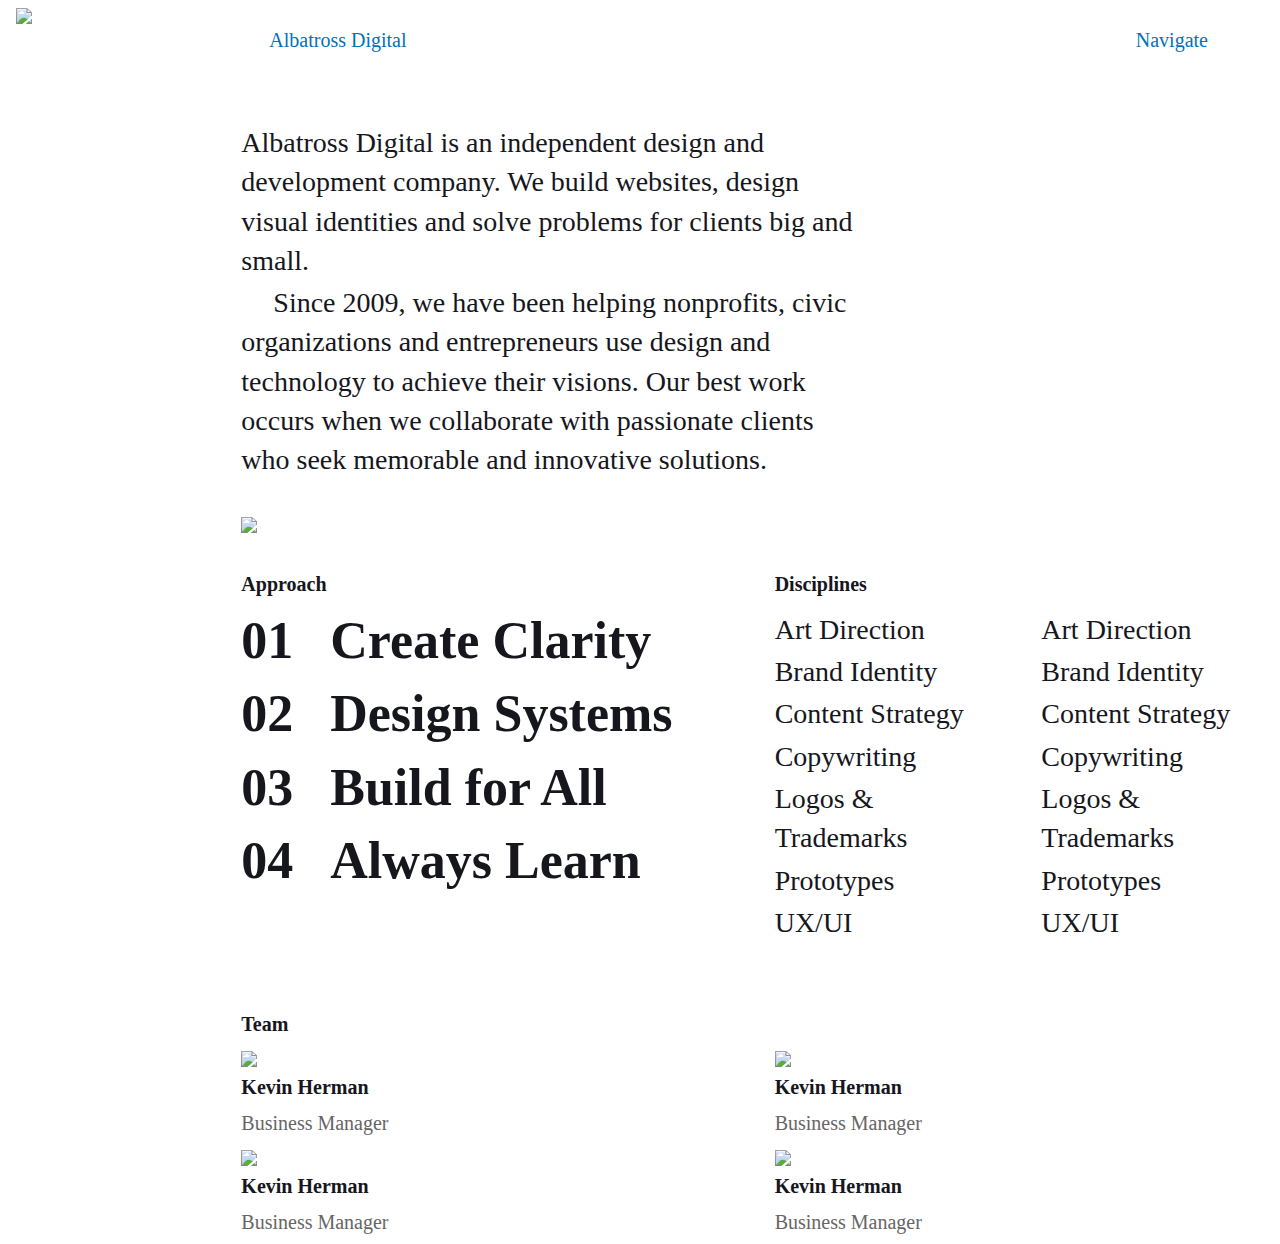
==== app/about.html @ f8c8646f "updated about page and sass file styles" ====
<!doctype html>
<html class="no-js" lang="en" >
  <head>
    <meta charset="utf-8">
    <meta name="viewport" content="width=device-width, initial-scale=1.0">
    <title>Foundation project</title>
    <!-- build:css css/libraries.min.css -->
    <link rel="stylesheet" href="bower_components/font-awesome/css/font-awesome.css">
    <!-- bower:css -->
    <!-- endbower -->
    <!-- endbuild -->
    <!-- build:css css/app.min.css -->
    <link rel="stylesheet" href="css/app.css">
    <link rel="stylesheet" href="css/app_override.css">
    <!-- endbuild -->
    <!-- build:js js/vendor/modernizr.min.js -->
    <script src="bower_components/modernizr/modernizr.js"></script>
    <script src="//use.typekit.net/ivk3gyu.js"></script>
    <script>try{Typekit.load();}catch(e){}</script>
    <!-- endbuild -->
  </head>
  <body>
    <a href="#"><img class="logo" src="images/logo.png"></a>
    
    <div class="row">
      <div class="columns large-offset-2 large-10">
        <div class="columns large-6">
          <p class="wordmark"><a href="/index.html">Albatross Digital</a></p>
        </div>
        <div class="columns large-6">
          <p class="navigate"><a href="/index.html">Navigate</a></p>  
        </div>
       
        <div class="row">
          <div class="columns large-12 page-title body-content">
            <h2>Albatross Digital is an independent design and development company. We build websites, design visual identities and solve problems for clients big and small.</h2>
            <h2 class="indent-paragraph">Since 2009, we have been helping nonprofits, civic organizations and entrepreneurs use design and technology to achieve their visions. Our best work occurs when we collaborate with passionate clients who seek memorable and innovative solutions.</h2>
          </div>
        </div>
    
        <div class="row">
          <div class="columns large-12 project-img-wide">
            <img src="images/pioneer4.jpg">
          </div>
        </div>

        <div class="row">
          <div class="columns medium-6 large-6 body-content">
            <h3>Approach</h3>
            <div class="row">
              <div class="columns small-2 large-2">
                <h1>01</h1>
              </div>
              <div class="columns small-10 large-10">
                <h1>Create Clarity</h1>
              </div>
            </div>

            <div class="row">
              <div class="columns small-2 large-2">
                <h1>02</h1>
              </div>
              <div class="columns small-10 large-10">
                <h1>Design Systems</h1>
              </div>
            </div>

            <div class="row">
              <div class="columns small-2 large-2">
                <h1>03</h1>
              </div>
              <div class="columns small-10 large-10">
                <h1>Build for All</h1>
              </div>
            </div>

            <div class="row">
              <div class="columns small-2 large-2">
                <h1>04</h1>
              </div>
              <div class="columns small-10 large-10">
                <h1>Always Learn</h1>
              </div>
            </div>
          </div>

          <div class="columns medium-6 large-6 body-content">
            <h3>Disciplines</h3>
            <div class="row">
              <div class="columns medium-6 large-6 body-content">
                <h2>Art Direction</h2>
                <h2>Brand Identity</h2>
                <h2>Content Strategy</h2>
                <h2>Copywriting</h2>
                <h2>Logos & Trademarks</h2>
                <h2>Prototypes</h2>
                <h2>UX/UI</h2>
              </div>
              <div class="columns medium-6 large-6 body-content">
                <h2>Art Direction</h2>
                <h2>Brand Identity</h2>
                <h2>Content Strategy</h2>
                <h2>Copywriting</h2>
                <h2>Logos & Trademarks</h2>
                <h2>Prototypes</h2>
                <h2>UX/UI</h2>
              </div>
            </div>
          </div>
        </div>

        
        <div class="row">
          <div class="columns large-12">
            <h3>Team</h3>
              <div class="row">
                <div class="columns large-6">
                  <img src="images/pioneer1.jpg">
                  <h3>Kevin Herman</h3>
                  <h5>Business Manager</h5>
                </div>
                <div class="columns large-6">
                  <img src="images/pioneer1.jpg">
                  <h3>Kevin Herman</h3>
                  <h5>Business Manager</h5>
                </div>
              </div>
               <div class="row">
                <div class="columns large-6">
                  <img src="images/pioneer1.jpg">
                  <h3>Kevin Herman</h3>
                  <h5>Business Manager</h5>
                </div>
                <div class="columns large-6">
                  <img src="images/pioneer1.jpg">
                  <h3>Kevin Herman</h3>
                  <h5>Business Manager</h5>
                </div>
              </div>
            </div>
          </div>
        </div>

      </div>
    </div>

         

    



    <!-- build:js js/vendor/libraries.min.js -->
    <!-- bower:js -->
    <script src="bower_components/jquery/dist/jquery.js"></script>
    <script src="bower_components/fastclick/lib/fastclick.js"></script>
    <!-- endbower -->
    <!-- endbuild -->
    <!-- build:js js/vendor/foundation.min.js -->
    <script src="bower_components/foundation/js/foundation/foundation.js"></script>
    <script src="bower_components/foundation/js/foundation/foundation.abide.js"></script>
    <script src="bower_components/foundation/js/foundation/foundation.accordion.js"></script>
    <script src="bower_components/foundation/js/foundation/foundation.alert.js"></script>
    <script src="bower_components/foundation/js/foundation/foundation.clearing.js"></script>
    <script src="bower_components/foundation/js/foundation/foundation.dropdown.js"></script>
    <script src="bower_components/foundation/js/foundation/foundation.equalizer.js"></script>
    <script src="bower_components/foundation/js/foundation/foundation.interchange.js"></script>
    <script src="bower_components/foundation/js/foundation/foundation.joyride.js"></script>
    <script src="bower_components/foundation/js/foundation/foundation.magellan.js"></script>
    <script src="bower_components/foundation/js/foundation/foundation.offcanvas.js"></script>
    <script src="bower_components/foundation/js/foundation/foundation.orbit.js"></script>
    <script src="bower_components/foundation/js/foundation/foundation.reveal.js"></script>
    <script src="bower_components/foundation/js/foundation/foundation.slider.js"></script>
    <script src="bower_components/foundation/js/foundation/foundation.tab.js"></script>
    <script src="bower_components/foundation/js/foundation/foundation.tooltip.js"></script>
    <script src="bower_components/foundation/js/foundation/foundation.topbar.js"></script>
    <!-- endbuild -->
    <!-- build:js js/app.min.js -->
    <script src="js/app.js"></script>
    <!-- endbuild -->
  </body>
</html>
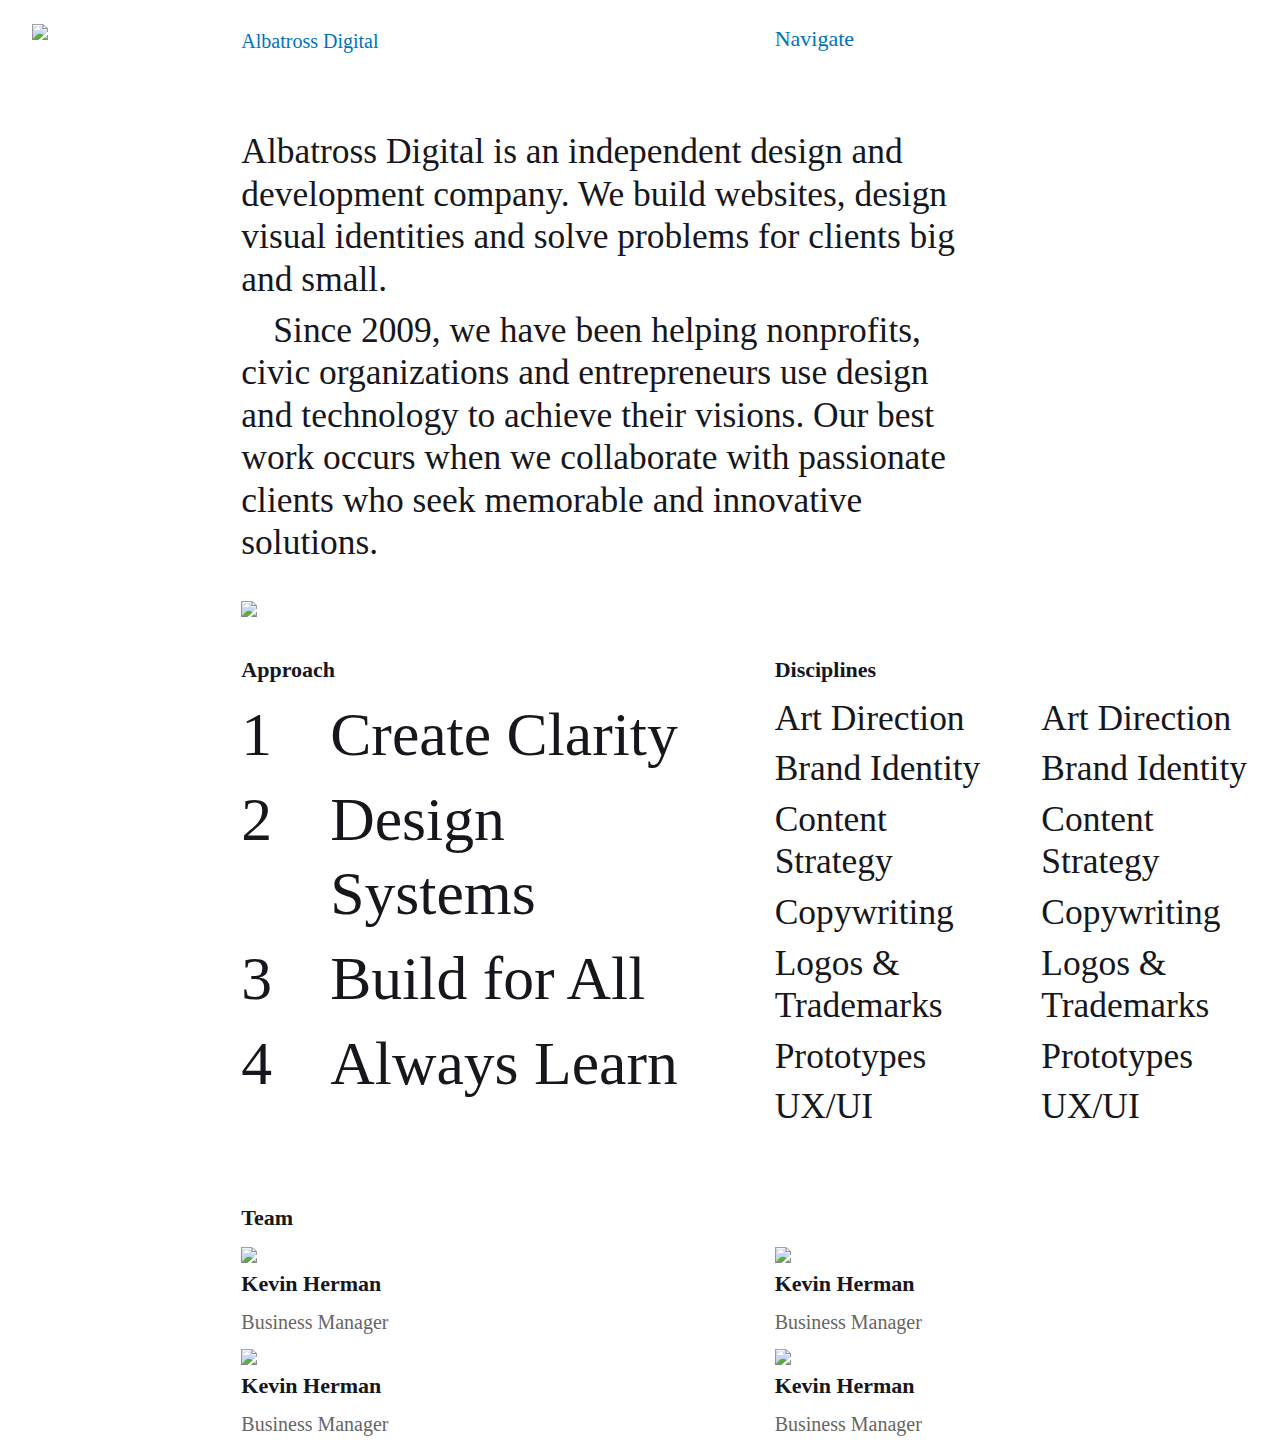
==== commit 67db3ed2: "added pageand udated styles and about" ====
--- a/app/about.html
+++ b/app/about.html
@@ -24,11 +24,13 @@
     
     <div class="row">
       <div class="columns large-offset-2 large-10">
-        <div class="columns large-6">
-          <p class="wordmark"><a href="/index.html">Albatross Digital</a></p>
-        </div>
-        <div class="columns large-6">
-          <p class="navigate"><a href="/index.html">Navigate</a></p>  
+        <div class="row">
+          <div class="columns large-6">
+            <h4 class="wordmark"><a href="/index.html">Albatross Digital</a></h4>
+          </div>
+          <div class="columns large-6">
+            <p class="navigate"><a href="/index.html">Navigate</a></p>  
+          </div>
         </div>
        
         <div class="row">
@@ -49,7 +51,7 @@
             <h3>Approach</h3>
             <div class="row">
               <div class="columns small-2 large-2">
-                <h1>01</h1>
+                <h1>1</h1>
               </div>
               <div class="columns small-10 large-10">
                 <h1>Create Clarity</h1>
@@ -58,7 +60,7 @@
 
             <div class="row">
               <div class="columns small-2 large-2">
-                <h1>02</h1>
+                <h1>2</h1>
               </div>
               <div class="columns small-10 large-10">
                 <h1>Design Systems</h1>
@@ -67,7 +69,7 @@
 
             <div class="row">
               <div class="columns small-2 large-2">
-                <h1>03</h1>
+                <h1>3</h1>
               </div>
               <div class="columns small-10 large-10">
                 <h1>Build for All</h1>
@@ -76,7 +78,7 @@
 
             <div class="row">
               <div class="columns small-2 large-2">
-                <h1>04</h1>
+                <h1>4</h1>
               </div>
               <div class="columns small-10 large-10">
                 <h1>Always Learn</h1>
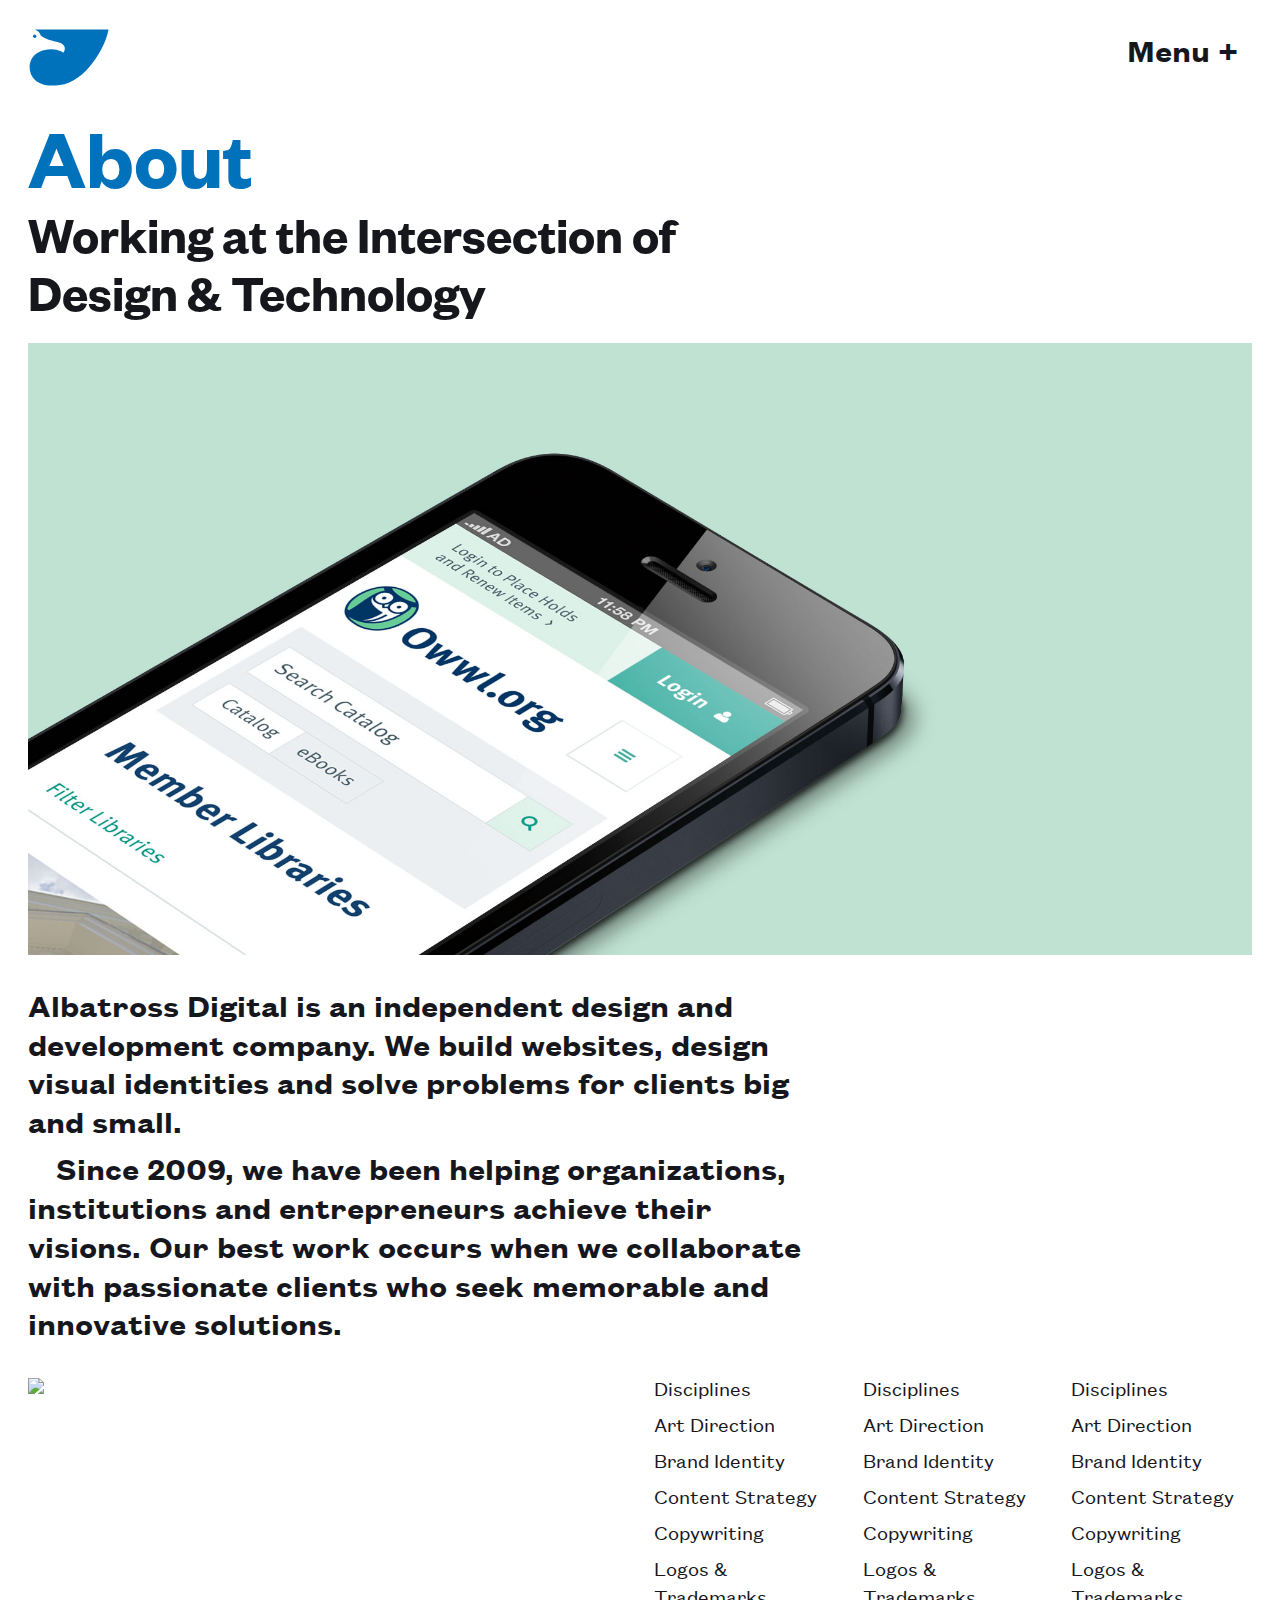
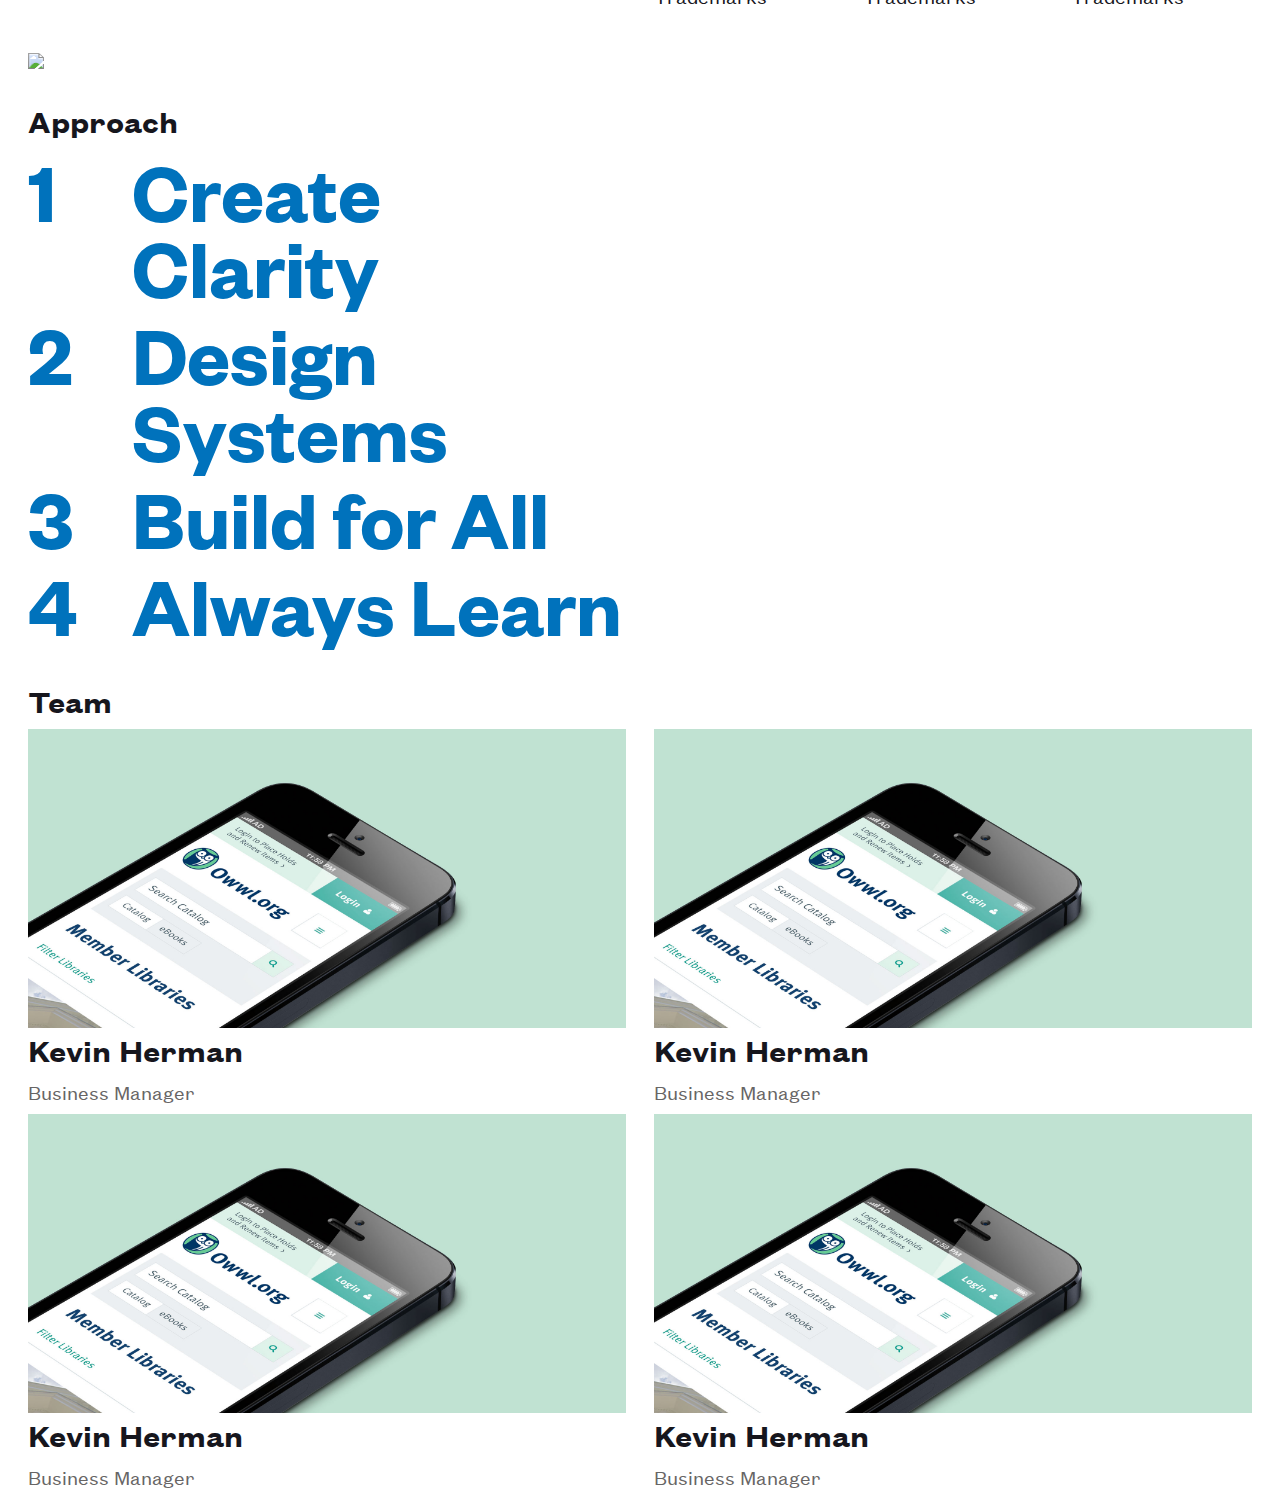
==== commit 4531837c: "adding imgs and updated about index and projects" ====
--- a/app/about.html
+++ b/app/about.html
@@ -20,25 +20,70 @@
     <!-- endbuild -->
   </head>
   <body>
-    <a href="#"><img class="logo" src="images/logo.png"></a>
     
     <div class="row">
-      <div class="columns large-offset-2 large-10">
-        <div class="row">
-          <div class="columns large-6">
-            <h4 class="wordmark"><a href="/index.html">Albatross Digital</a></h4>
-          </div>
-          <div class="columns large-6">
-            <p class="navigate"><a href="/index.html">Navigate</a></p>  
-          </div>
-        </div>
-       
-        <div class="row">
-          <div class="columns large-12 page-title body-content">
-            <h2>Albatross Digital is an independent design and development company. We build websites, design visual identities and solve problems for clients big and small.</h2>
-            <h2 class="indent-paragraph">Since 2009, we have been helping nonprofits, civic organizations and entrepreneurs use design and technology to achieve their visions. Our best work occurs when we collaborate with passionate clients who seek memorable and innovative solutions.</h2>
-          </div>
-        </div>
+      <div class="columns small-4 large-6">
+        <a href="#"><img class="logo" src="images/logo.svg"></a>
+      </div>
+      <div class="columns small-8 large-6">
+        <h3 class="right menu">Menu +</h3>
+      </div>
+    </div>
+
+    <div class="row">
+      <div class="columns large-12">
+        <h1 class="wordmark">About</h1>
+      </div>
+    </div>
+    <div class="row">
+      <div class="columns medium-10 large-8 end">
+        <h2 class="sub-title">Working at the Intersection of Design & Technology</h2>
+      </div>
+    </div>
+
+    <div class="row">
+      <div class="columns large-12 project-img-wide">
+        <img src="images/pioneer1.jpg">
+      </div>
+    </div>
+         
+    <div class="row">
+      <div class="columns medium-6 large-8 body-content">
+        <h3>Albatross Digital is an independent design and development company. We build websites, design visual identities and solve problems for clients big and small.</h3>
+        <h3 class="indent-paragraph">Since 2009, we have been helping organizations, institutions and entrepreneurs achieve their visions. Our best work occurs when we collaborate with passionate clients who seek memorable and innovative solutions.</h3>
+      </div>
+    </div>
+
+    <div class="row">
+      <div class="columns large-6 project-img-wide">
+        <img src="images/pioneer4.jpg">
+      </div>
+      <div class="columns large-2 body-content">
+        <h4>Disciplines</h4>
+        <h4>Art Direction</h4>
+        <h4>Brand Identity</h4>
+        <h4>Content Strategy</h4>
+        <h4>Copywriting</h4>
+        <h4>Logos & Trademarks</h4>
+      </div>
+      <div class="columns large-2 body-content">
+        <h4>Disciplines</h4>
+        <h4>Art Direction</h4>
+        <h4>Brand Identity</h4>
+        <h4>Content Strategy</h4>
+        <h4>Copywriting</h4>
+        <h4>Logos & Trademarks</h4>
+      </div>
+        <div class="columns large-2 body-content">
+        <h4>Disciplines</h4>
+        <h4>Art Direction</h4>
+        <h4>Brand Identity</h4>
+        <h4>Content Strategy</h4>
+        <h4>Copywriting</h4>
+        <h4>Logos & Trademarks</h4>
+      </div>
+    </div>
+   
     
         <div class="row">
           <div class="columns large-12 project-img-wide">
@@ -86,29 +131,7 @@
             </div>
           </div>
 
-          <div class="columns medium-6 large-6 body-content">
-            <h3>Disciplines</h3>
-            <div class="row">
-              <div class="columns medium-6 large-6 body-content">
-                <h2>Art Direction</h2>
-                <h2>Brand Identity</h2>
-                <h2>Content Strategy</h2>
-                <h2>Copywriting</h2>
-                <h2>Logos & Trademarks</h2>
-                <h2>Prototypes</h2>
-                <h2>UX/UI</h2>
-              </div>
-              <div class="columns medium-6 large-6 body-content">
-                <h2>Art Direction</h2>
-                <h2>Brand Identity</h2>
-                <h2>Content Strategy</h2>
-                <h2>Copywriting</h2>
-                <h2>Logos & Trademarks</h2>
-                <h2>Prototypes</h2>
-                <h2>UX/UI</h2>
-              </div>
-            </div>
-          </div>
+       
         </div>
 
         
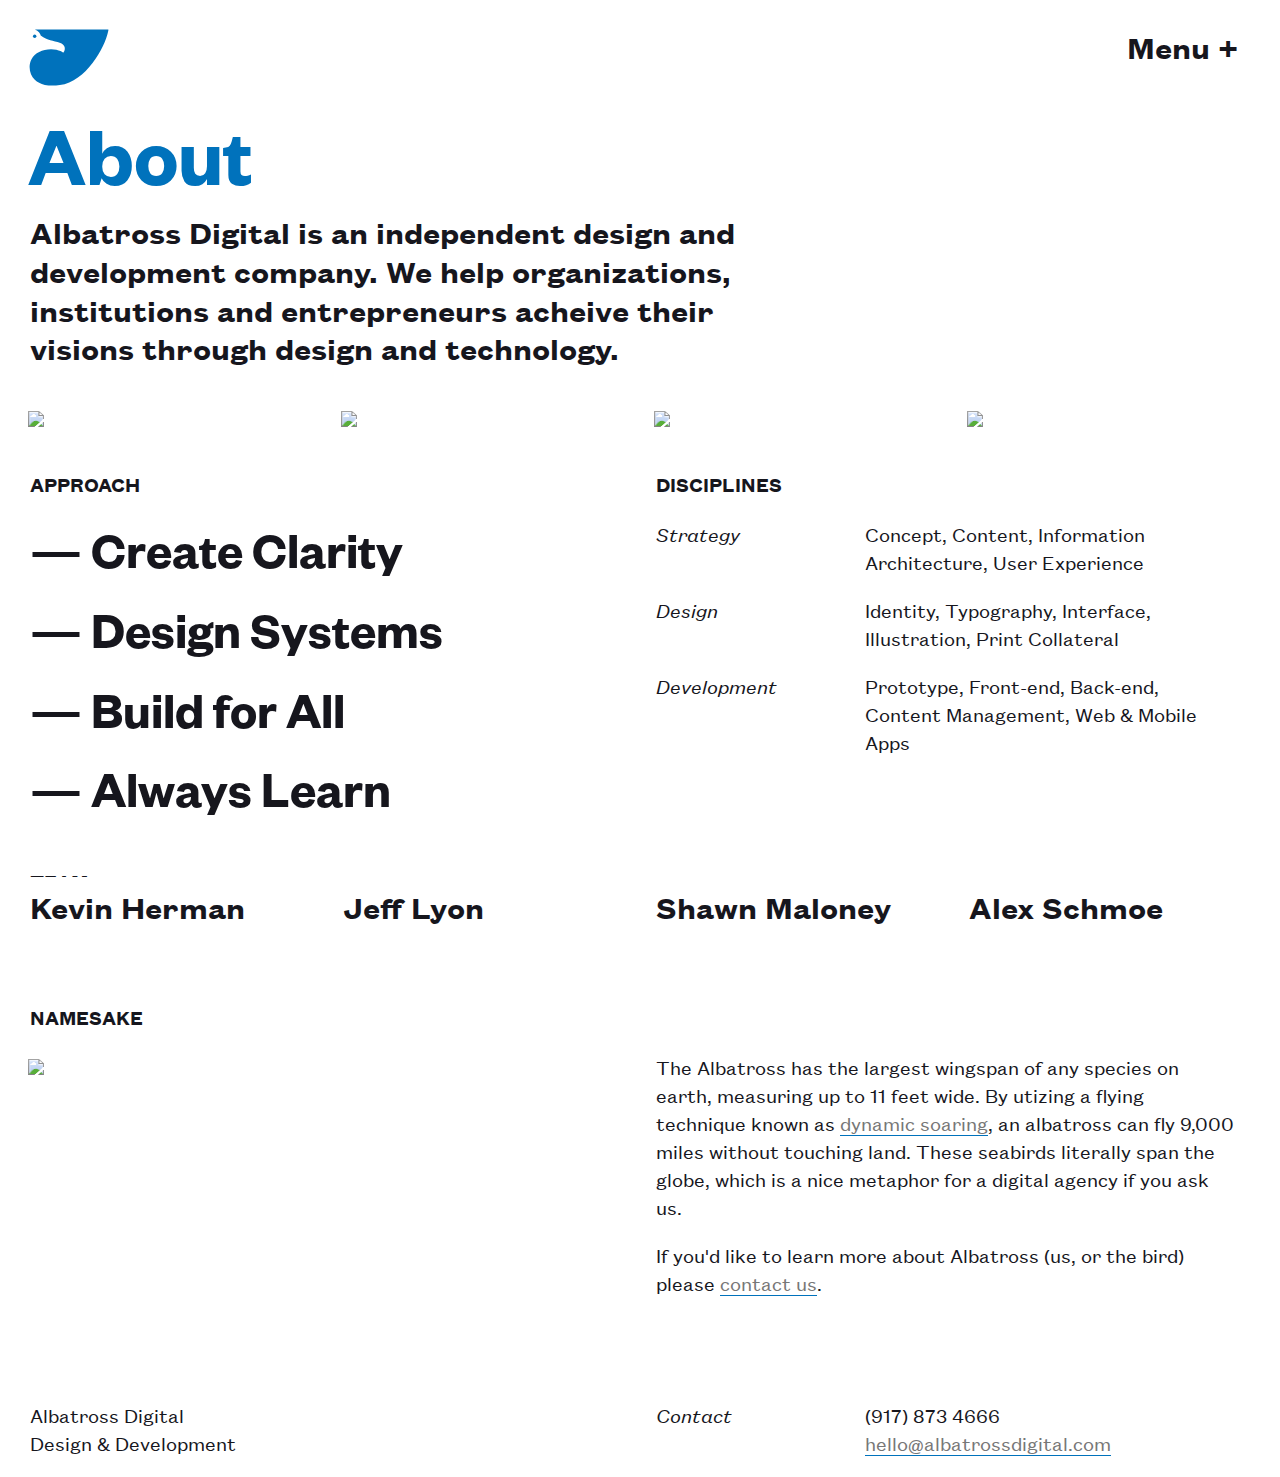
==== commit 4d3e8607: "updated some copy language" ====
--- a/app/about.html
+++ b/app/about.html
@@ -15,8 +15,6 @@
     <!-- endbuild -->
     <!-- build:js js/vendor/modernizr.min.js -->
     <script src="bower_components/modernizr/modernizr.js"></script>
-    <script src="//use.typekit.net/ivk3gyu.js"></script>
-    <script>try{Typekit.load();}catch(e){}</script>
     <!-- endbuild -->
   </head>
   <body>
@@ -31,144 +29,167 @@
     </div>
 
     <div class="row">
+      <div class="columns large-10 small-padding">
+        <h1 class="wordmark">About</h1>
+      </div>
+    </div>
+         
+    <div class="row">
+      <div class="columns medium-12 large-8 medium-padding">
+        <h3>Albatross Digital is an independent design and development company. We help organizations, institutions and entrepreneurs acheive their visions through design and technology.</h3>
+      </div>
+    </div>
+
+
+    <div class="row medium-padding">
       <div class="columns large-12">
-        <h1 class="wordmark">About</h1>
-      </div>
-    </div>
-    <div class="row">
-      <div class="columns medium-10 large-8 end">
-        <h2 class="sub-title">Working at the Intersection of Design & Technology</h2>
-      </div>
-    </div>
-
-    <div class="row">
-      <div class="columns large-12 project-img-wide">
-        <img src="images/pioneer1.jpg">
-      </div>
-    </div>
-         
-    <div class="row">
-      <div class="columns medium-6 large-8 body-content">
-        <h3>Albatross Digital is an independent design and development company. We build websites, design visual identities and solve problems for clients big and small.</h3>
-        <h3 class="indent-paragraph">Since 2009, we have been helping organizations, institutions and entrepreneurs achieve their visions. Our best work occurs when we collaborate with passionate clients who seek memorable and innovative solutions.</h3>
-      </div>
-    </div>
-
-    <div class="row">
-      <div class="columns large-6 project-img-wide">
-        <img src="images/pioneer4.jpg">
-      </div>
-      <div class="columns large-2 body-content">
-        <h4>Disciplines</h4>
-        <h4>Art Direction</h4>
-        <h4>Brand Identity</h4>
-        <h4>Content Strategy</h4>
-        <h4>Copywriting</h4>
-        <h4>Logos & Trademarks</h4>
-      </div>
-      <div class="columns large-2 body-content">
-        <h4>Disciplines</h4>
-        <h4>Art Direction</h4>
-        <h4>Brand Identity</h4>
-        <h4>Content Strategy</h4>
-        <h4>Copywriting</h4>
-        <h4>Logos & Trademarks</h4>
-      </div>
-        <div class="columns large-2 body-content">
-        <h4>Disciplines</h4>
-        <h4>Art Direction</h4>
-        <h4>Brand Identity</h4>
-        <h4>Content Strategy</h4>
-        <h4>Copywriting</h4>
-        <h4>Logos & Trademarks</h4>
-      </div>
-    </div>
-   
-    
-        <div class="row">
-          <div class="columns large-12 project-img-wide">
-            <img src="images/pioneer4.jpg">
-          </div>
-        </div>
-
-        <div class="row">
-          <div class="columns medium-6 large-6 body-content">
-            <h3>Approach</h3>
-            <div class="row">
-              <div class="columns small-2 large-2">
-                <h1>1</h1>
-              </div>
-              <div class="columns small-10 large-10">
-                <h1>Create Clarity</h1>
-              </div>
-            </div>
-
-            <div class="row">
-              <div class="columns small-2 large-2">
-                <h1>2</h1>
-              </div>
-              <div class="columns small-10 large-10">
-                <h1>Design Systems</h1>
-              </div>
-            </div>
-
-            <div class="row">
-              <div class="columns small-2 large-2">
-                <h1>3</h1>
-              </div>
-              <div class="columns small-10 large-10">
-                <h1>Build for All</h1>
-              </div>
-            </div>
-
-            <div class="row">
-              <div class="columns small-2 large-2">
-                <h1>4</h1>
-              </div>
-              <div class="columns small-10 large-10">
-                <h1>Always Learn</h1>
-              </div>
-            </div>
-          </div>
-
-       
-        </div>
-
+
+        <div class="row">
+          <div class="columns medium-6 large-3 small-padding">
+            <img src="images/insta2.jpg">
+          </div>
+          <div class="columns medium-6 large-3 small-padding">
+            <img src="images/insta1.jpg">
+          </div>
+          <div class="columns medium-6 large-3 small-padding">
+            <img src="images/insta3.jpg">
+          </div>
+          <div class="columns medium-6 large-3">
+            <img src="images/insta4.jpg">
+          </div>
+        </div>
+      </div>
+    </div>
+
+
+
+    <div class="row">
+      <div class="columns medium-12 large-6">
         
         <div class="row">
-          <div class="columns large-12">
-            <h3>Team</h3>
-              <div class="row">
-                <div class="columns large-6">
-                  <img src="images/pioneer1.jpg">
-                  <h3>Kevin Herman</h3>
-                  <h5>Business Manager</h5>
-                </div>
-                <div class="columns large-6">
-                  <img src="images/pioneer1.jpg">
-                  <h3>Kevin Herman</h3>
-                  <h5>Business Manager</h5>
-                </div>
-              </div>
-               <div class="row">
-                <div class="columns large-6">
-                  <img src="images/pioneer1.jpg">
-                  <h3>Kevin Herman</h3>
-                  <h5>Business Manager</h5>
-                </div>
-                <div class="columns large-6">
-                  <img src="images/pioneer1.jpg">
-                  <h3>Kevin Herman</h3>
-                  <h5>Business Manager</h5>
-                </div>
-              </div>
-            </div>
-          </div>
-        </div>
-
-      </div>
-    </div>
-
+          <div class="columns medium-8 large-6 small-padding">
+            <h4>Approach</h4>
+          </div>
+        </div>
+
+        <div class="row">
+          <div class="columns large-12 medium-padding">
+            <h2>&mdash; Create Clarity</h2>
+            <h2>&mdash; Design Systems</h2>
+            <h2>&mdash; Build for All</h2>
+            <h2>&mdash; Always Learn</h2>
+          </div>
+        </div>
+
+      </div>
+
+      <div class="columns medium-12 large-6 medium-padding">
+      
+        <div class="row">
+          <div class="columns large-12 small-padding">
+            <h4>Disciplines</h4>
+          </div>
+        </div>
+
+        <div class="row">
+          <div class="columns small-12 large-4">
+            <h5>Strategy</h5>
+          </div>
+          <div class="columns small-12 large-8">
+            <p>Concept, Content, Information Architecture, User Experience</p>
+          </div>
+        </div>
+
+        <div class="row">
+          <div class="columns small-12 large-4">
+            <h5>Design</h5>
+          </div>
+          <div class="columns small-12 large-8">
+            <p>Identity, Typography, Interface, Illustration, Print Collateral</p>
+          </div>
+        </div>
+
+        <div class="row">
+          <div class="columns small-12 large-4">
+            <h5>Development</h5>
+          </div>
+          <div class="columns small-12 large-8">
+            <p>Prototype, Front-end, Back-end, Content Management, Web &amp; Mobile Apps</p>
+          </div>
+        </div>
+      </div>
+    </div>
+
+
+    <div class="row medium-padding">
+      <div class="columns large-12">
+
+        <div class="row">
+          <div class="columns large-12 small-padding">
+            <h4>Team</h4>
+          </div>
+        </div>
+
+        <div class="row">
+          <div class="columns medium-6 large-3 small-padding">
+            <img class="project-img"src="images/kevin.png">
+            <h3 class="caption-large">Kevin Herman</h3>
+          </div>
+          <div class="columns medium-6 large-3 small-padding">
+            <img class="project-img"src="images/kevin.png">
+            <h3 class="caption-large">Jeff Lyon</h3>
+          </div>
+          <div class="columns medium-6 large-3 small-padding">
+            <img class="project-img"src="images/kevin.png">
+            <h3 class="caption-large">Shawn Maloney</h3>
+          </div>
+          <div class="columns medium-6 large-3">
+            <img class="project-img"src="images/kevin.png">
+            <h3 class="caption-large">Alex Schmoe</h3>
+          </div>
+        </div>
+      </div>
+    </div>
+
+    <div class="row medium-padding">
+      <div class="columns large-12">
+
+        <div class="row">
+          <div class="columns large-12 small-padding">
+            <h4>Namesake</h4>
+          </div>
+        </div>
+
+        <div class="row">
+          <div class="columns large-6 small-padding">
+            <img src="images/tross1.jpg">
+          </div>
+          <div class="columns large-6">
+            <p>The Albatross has the largest wingspan of any species on earth, measuring up to 11 feet wide. By utizing a flying technique known as <a>dynamic soaring</a>, an albatross can fly 9,000 miles without touching land. These seabirds literally span the globe, which is a nice metaphor for a digital agency if you ask us.</p>
+            <p>If you'd like to learn more about Albatross (us, or the bird) please <a>contact us</a>.
+          </div>
+        </div>
+      </div>
+    </div>
+
+    <div class="row footer">
+
+      <div class="columns small-12 medium-6 large-6">
+        <p>Albatross Digital<br>Design &amp; Development</p>
+      </div>
+
+      <div class="columns small-12 medium-6 large-6">
+
+        <div class="row">
+          <div class="columns small-12 large-4">
+            <h5>Contact</h5>
+          </div>
+          <div class="columns small-12 large-8">
+            <p>(917) 873 4666<br><a>hello@albatrossdigital.com</a></p>
+          </div>
+        </div>
+      </div>
+    </div>
          
 
     
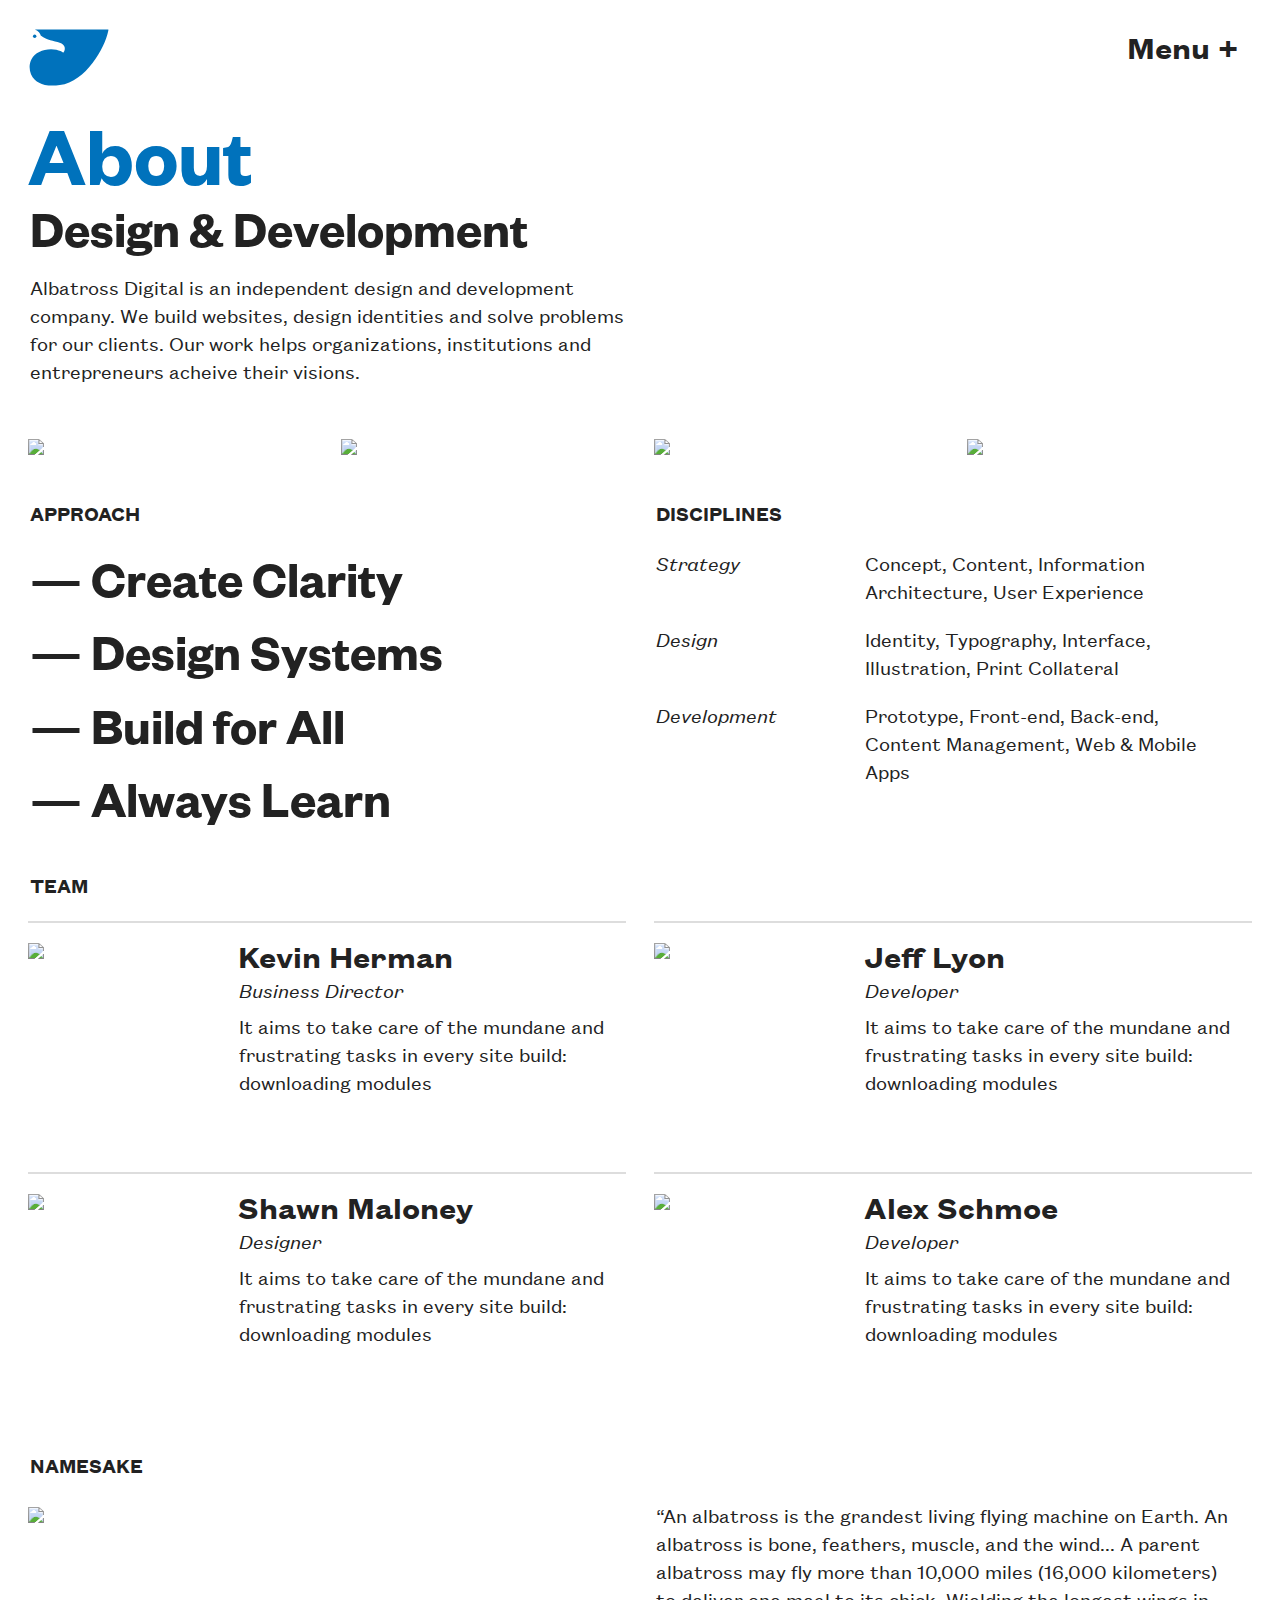
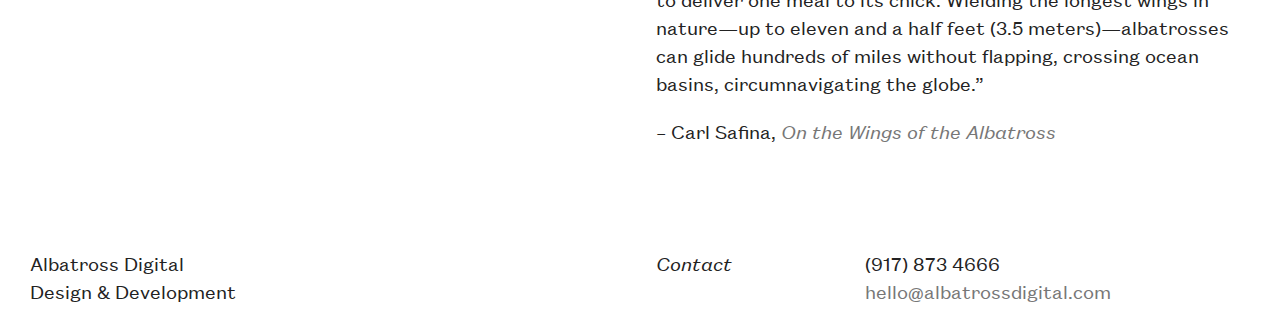
==== commit 5277de2e: "tweaks to html files and sass" ====
--- a/app/about.html
+++ b/app/about.html
@@ -24,19 +24,25 @@
         <a href="#"><img class="logo" src="images/logo.svg"></a>
       </div>
       <div class="columns small-8 large-6">
-        <h3 class="right menu">Menu +</h3>
-      </div>
-    </div>
-
-    <div class="row">
-      <div class="columns large-10 small-padding">
-        <h1 class="wordmark">About</h1>
+        <h3 class="right menu"><a>Menu +</a></h3>
+      </div>
+    </div>
+
+    <div class="row">
+      <div class="columns large-12">
+        <h1>About</h1>
+      </div>
+    </div>
+
+    <div class="row">
+      <div class="columns large-12">
+        <h2>Design &amp; Development</h2>
       </div>
     </div>
          
     <div class="row">
-      <div class="columns medium-12 large-8 medium-padding">
-        <h3>Albatross Digital is an independent design and development company. We help organizations, institutions and entrepreneurs acheive their visions through design and technology.</h3>
+      <div class="columns medium-12 large-12 medium-padding">
+        <p>Albatross Digital is an independent design and development company. We build websites, design identities and solve problems for our clients. Our work helps organizations, institutions and entrepreneurs acheive their visions.</p>
       </div>
     </div>
 
@@ -49,10 +55,10 @@
             <img src="images/insta2.jpg">
           </div>
           <div class="columns medium-6 large-3 small-padding">
+            <img src="images/insta3.jpg">
+          </div>
+          <div class="columns medium-6 large-3 small-padding">
             <img src="images/insta1.jpg">
-          </div>
-          <div class="columns medium-6 large-3 small-padding">
-            <img src="images/insta3.jpg">
           </div>
           <div class="columns medium-6 large-3">
             <img src="images/insta4.jpg">
@@ -92,34 +98,33 @@
         </div>
 
         <div class="row">
-          <div class="columns small-12 large-4">
+          <div class="columns small-12 medium-4 large-4">
             <h5>Strategy</h5>
           </div>
-          <div class="columns small-12 large-8">
+          <div class="columns small-12 medium-8 large-8">
             <p>Concept, Content, Information Architecture, User Experience</p>
           </div>
         </div>
 
         <div class="row">
-          <div class="columns small-12 large-4">
+          <div class="columns small-12 medium-4 large-4">
             <h5>Design</h5>
           </div>
-          <div class="columns small-12 large-8">
+          <div class="columns small-12 medium-8 large-8">
             <p>Identity, Typography, Interface, Illustration, Print Collateral</p>
           </div>
         </div>
 
         <div class="row">
-          <div class="columns small-12 large-4">
+          <div class="columns small-12 medium-4 large-4">
             <h5>Development</h5>
           </div>
-          <div class="columns small-12 large-8">
+          <div class="columns small-12 medium-8 large-8">
             <p>Prototype, Front-end, Back-end, Content Management, Web &amp; Mobile Apps</p>
           </div>
         </div>
       </div>
     </div>
-
 
     <div class="row medium-padding">
       <div class="columns large-12">
@@ -131,25 +136,69 @@
         </div>
 
         <div class="row">
-          <div class="columns medium-6 large-3 small-padding">
-            <img class="project-img"src="images/kevin.png">
-            <h3 class="caption-large">Kevin Herman</h3>
-          </div>
-          <div class="columns medium-6 large-3 small-padding">
-            <img class="project-img"src="images/kevin.png">
-            <h3 class="caption-large">Jeff Lyon</h3>
-          </div>
-          <div class="columns medium-6 large-3 small-padding">
-            <img class="project-img"src="images/kevin.png">
-            <h3 class="caption-large">Shawn Maloney</h3>
-          </div>
-          <div class="columns medium-6 large-3">
-            <img class="project-img"src="images/kevin.png">
-            <h3 class="caption-large">Alex Schmoe</h3>
-          </div>
-        </div>
-      </div>
-    </div>
+          <div class="columns medium-12 large-6">
+            <div class="note-teaser">
+              <div class="row">
+                <div class="columns medium-4 large-4 small-padding">
+                  <img src="images/kevin.png">
+                </div>
+                <div class="columns medium-8 large-8">
+                  <h3 class="no-margin">Kevin Herman</h3>
+                  <h5>Business Director</h5>
+                  <p>It aims to take care of the mundane and frustrating tasks in every site build: downloading modules</p>
+                </div>
+              </div>
+            </div>
+          </div>
+          <div class="columns medium-12 large-6">
+            <div class="note-teaser">
+              <div class="row">
+                <div class="columns medium-4 large-4 small-padding">
+                  <img src="images/kevin.png">
+                </div>
+                <div class="columns medium-8 large-8">
+                  <h3 class="no-margin">Jeff Lyon</h3>
+                  <h5>Developer</h5>
+                  <p>It aims to take care of the mundane and frustrating tasks in every site build: downloading modules</p>
+                </div>
+              </div>
+            </div>
+          </div>
+        </div>
+
+        <div class="row">
+          <div class="columns medium-12 large-6">
+            <div class="note-teaser">
+              <div class="row">
+                <div class="columns medium-4 large-4 small-padding">
+                  <img src="images/kevin.png">
+                </div>
+                <div class="columns medium-8 large-8">
+                  <h3 class="no-margin">Shawn Maloney</h3>
+                  <h5>Designer</h5>
+                  <p>It aims to take care of the mundane and frustrating tasks in every site build: downloading modules</p>
+                </div>
+              </div>
+            </div>
+          </div>
+          <div class="columns medium-12 large-6">
+            <div class="note-teaser">
+              <div class="row">
+                <div class="columns medium-4 large-4 small-padding">
+                  <img src="images/kevin.png">
+                </div>
+                <div class="columns medium-8 large-8">
+                  <h3 class="no-margin">Alex Schmoe</h3>
+                  <h5>Developer</h5>
+                  <p>It aims to take care of the mundane and frustrating tasks in every site build: downloading modules</p>
+                </div>
+              </div>
+            </div>
+          </div>
+        </div>
+      </div>
+    </div>
+
 
     <div class="row medium-padding">
       <div class="columns large-12">
@@ -165,8 +214,8 @@
             <img src="images/tross1.jpg">
           </div>
           <div class="columns large-6">
-            <p>The Albatross has the largest wingspan of any species on earth, measuring up to 11 feet wide. By utizing a flying technique known as <a>dynamic soaring</a>, an albatross can fly 9,000 miles without touching land. These seabirds literally span the globe, which is a nice metaphor for a digital agency if you ask us.</p>
-            <p>If you'd like to learn more about Albatross (us, or the bird) please <a>contact us</a>.
+            <p>&ldquo;An albatross is the grandest living flying machine on Earth. An albatross is bone, feathers, muscle, and the wind... A parent albatross may fly more than 10,000 miles (16,000 kilometers) to deliver one meal to its chick. Wielding the longest wings in nature&mdash;up to eleven and a half feet (3.5 meters)&mdash;albatrosses can glide hundreds of miles without flapping, crossing ocean basins, circumnavigating the globe.&rdquo;
+            <p>&ndash; Carl Safina, <i><a>On the Wings of the Albatross</a></i></p>
           </div>
         </div>
       </div>
@@ -192,8 +241,11 @@
     </div>
          
 
-    
-
+    <!--< p>The Albatross has the largest wingspan of any living species, measuring upwards of 10 feet. By utizing a flying technique called <a>dynamic soaring</a>, an albatross can fly 9,000 miles without touching land. These seabirds literally span the globe, which is a nice metaphor for a digital agency if you ask us.</p>
+            <p>If you'd like to learn more about Albatross (us, or the bird) please <a>get in touch</a>. -->
+
+    <!-- <p>&ldquo;An albatross is the grandest living flying machine on Earth. An albatross is bone, feathers, muscle, and the wind... A parent albatross may fly more than 10,000 miles (16,000 kilometers) to deliver one meal to its chick. Wielding the longest wings in nature&mdash;up to eleven and a half feet (3.5 meters)&mdash;albatrosses can glide hundreds of miles without flapping, crossing ocean basins, circumnavigating the globe.&rdquo;
+    <p><a>Carl Safina <i>National Geographic</i></a></p> -->
 
 
     <!-- build:js js/vendor/libraries.min.js -->
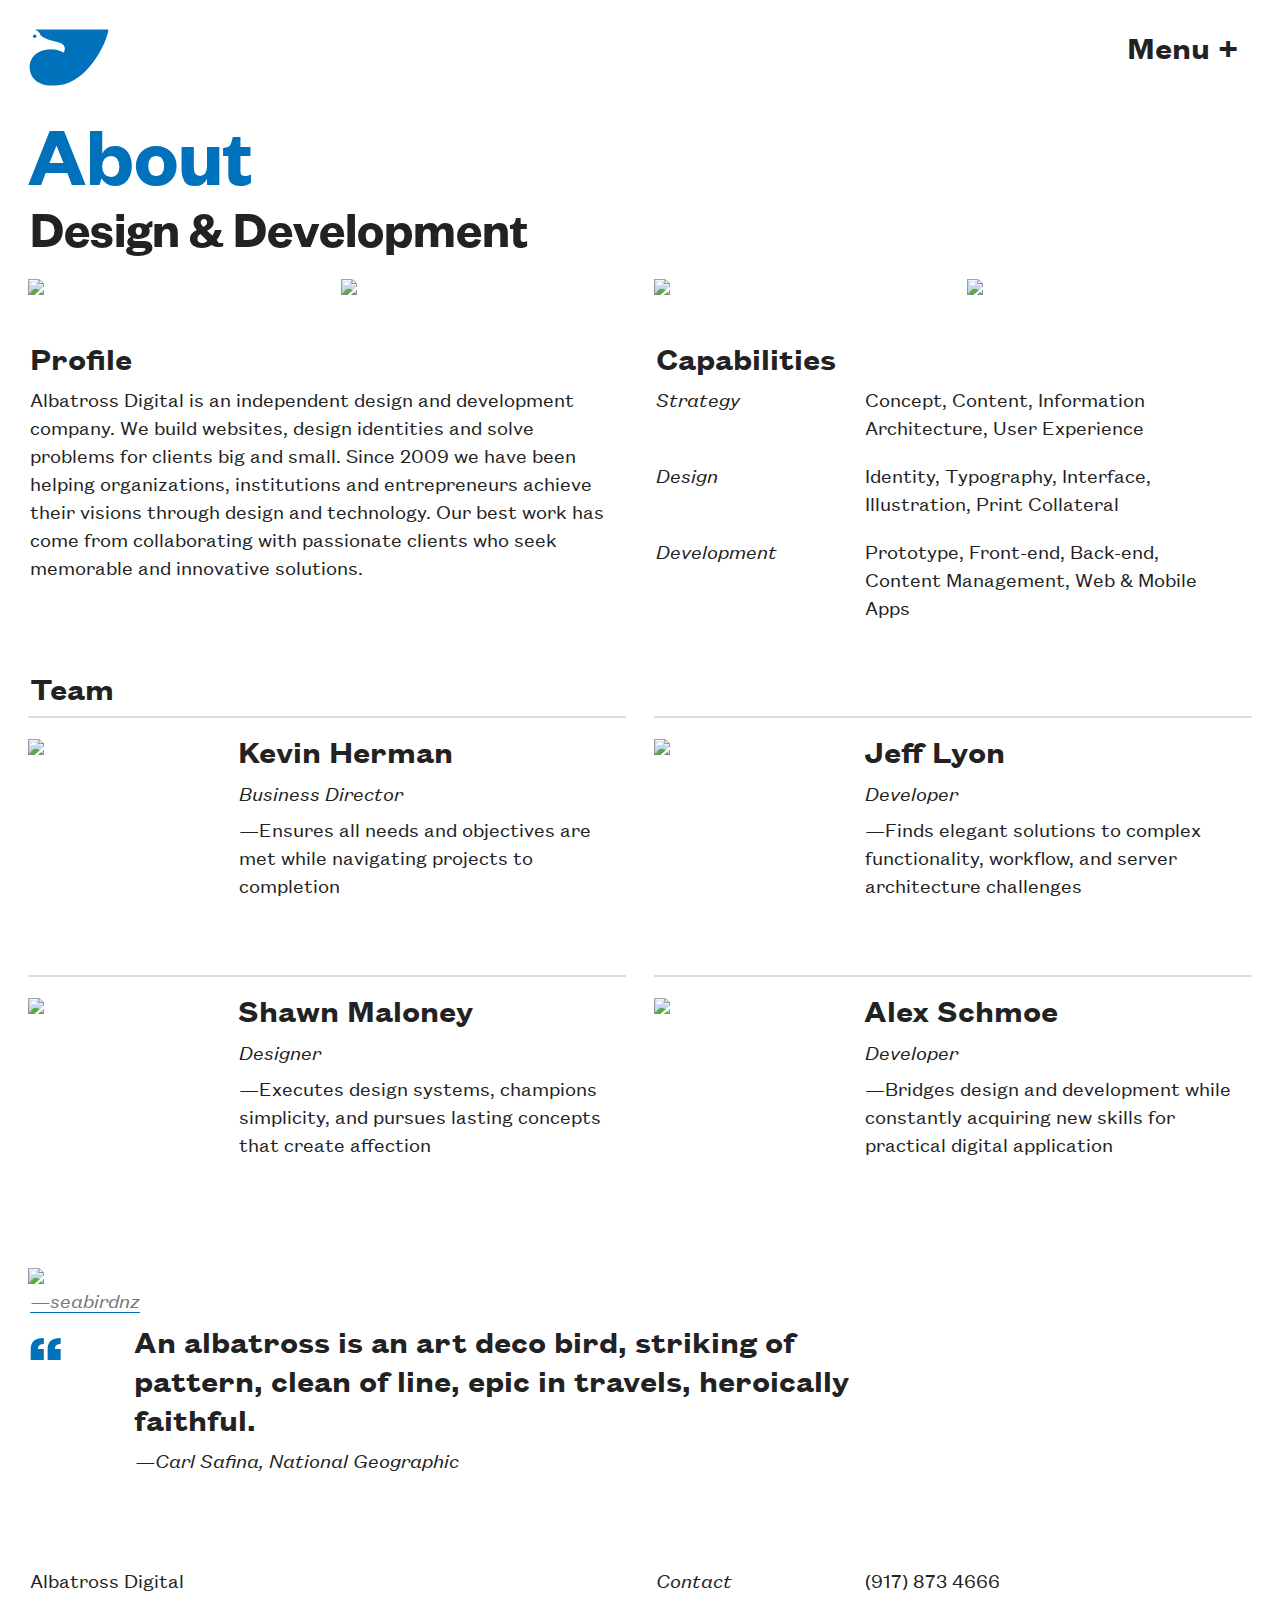
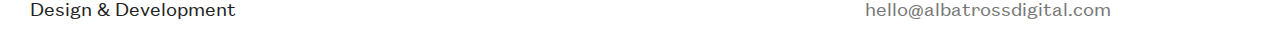
==== commit a6be21bf: "changing some text" ====
--- a/app/about.html
+++ b/app/about.html
@@ -24,7 +24,7 @@
         <a href="#"><img class="logo" src="images/logo.svg"></a>
       </div>
       <div class="columns small-8 large-6">
-        <h3 class="right menu"><a>Menu +</a></h3>
+        <h3 class="right menu"><a href="/menu.html">Menu +</a></h3>
       </div>
     </div>
 
@@ -37,12 +37,6 @@
     <div class="row">
       <div class="columns large-12">
         <h2>Design &amp; Development</h2>
-      </div>
-    </div>
-         
-    <div class="row">
-      <div class="columns medium-12 large-12 medium-padding">
-        <p>Albatross Digital is an independent design and development company. We build websites, design identities and solve problems for our clients. Our work helps organizations, institutions and entrepreneurs acheive their visions.</p>
       </div>
     </div>
 
@@ -73,17 +67,15 @@
       <div class="columns medium-12 large-6">
         
         <div class="row">
-          <div class="columns medium-8 large-6 small-padding">
-            <h4>Approach</h4>
+          <div class="columns medium-8 large-6">
+            <h3>Profile</h3>
           </div>
         </div>
 
         <div class="row">
           <div class="columns large-12 medium-padding">
-            <h2>&mdash; Create Clarity</h2>
-            <h2>&mdash; Design Systems</h2>
-            <h2>&mdash; Build for All</h2>
-            <h2>&mdash; Always Learn</h2>
+            <p>Albatross Digital is an independent design and development company. We build websites, design identities and solve problems for clients big and small. Since 2009 we have been helping organizations, institutions and entrepreneurs achieve their visions through design and technology. Our best work has come from collaborating with passionate clients who seek memorable and innovative solutions.</p>
+
           </div>
         </div>
 
@@ -92,8 +84,8 @@
       <div class="columns medium-12 large-6 medium-padding">
       
         <div class="row">
-          <div class="columns large-12 small-padding">
-            <h4>Disciplines</h4>
+          <div class="columns large-12">
+            <h3>Capabilities</h3>
           </div>
         </div>
 
@@ -130,67 +122,67 @@
       <div class="columns large-12">
 
         <div class="row">
-          <div class="columns large-12 small-padding">
-            <h4>Team</h4>
-          </div>
-        </div>
-
-        <div class="row">
-          <div class="columns medium-12 large-6">
-            <div class="note-teaser">
-              <div class="row">
-                <div class="columns medium-4 large-4 small-padding">
-                  <img src="images/kevin.png">
-                </div>
-                <div class="columns medium-8 large-8">
-                  <h3 class="no-margin">Kevin Herman</h3>
+          <div class="columns large-12">
+            <h3>Team</h3>
+          </div>
+        </div>
+
+        <div class="row">
+          <div class="columns medium-12 large-6">
+            <div class="note-teaser">
+              <div class="row">
+                <div class="columns medium-4 large-4 small-padding">
+                  <img src="images/kevin.png">
+                </div>
+                <div class="columns medium-8 large-8">
+                  <h3><a>Kevin Herman</a></h3>
                   <h5>Business Director</h5>
-                  <p>It aims to take care of the mundane and frustrating tasks in every site build: downloading modules</p>
-                </div>
-              </div>
-            </div>
-          </div>
-          <div class="columns medium-12 large-6">
-            <div class="note-teaser">
-              <div class="row">
-                <div class="columns medium-4 large-4 small-padding">
-                  <img src="images/kevin.png">
-                </div>
-                <div class="columns medium-8 large-8">
-                  <h3 class="no-margin">Jeff Lyon</h3>
+                  <p>&mdash;Ensures all needs and objectives are met while navigating projects to completion</p>
+                </div>
+              </div>
+            </div>
+          </div>
+          <div class="columns medium-12 large-6">
+            <div class="note-teaser">
+              <div class="row">
+                <div class="columns medium-4 large-4 small-padding">
+                  <img src="images/kevin.png">
+                </div>
+                <div class="columns medium-8 large-8">
+                  <h3><a>Jeff Lyon</a></h3>
                   <h5>Developer</h5>
-                  <p>It aims to take care of the mundane and frustrating tasks in every site build: downloading modules</p>
-                </div>
-              </div>
-            </div>
-          </div>
-        </div>
-
-        <div class="row">
-          <div class="columns medium-12 large-6">
-            <div class="note-teaser">
-              <div class="row">
-                <div class="columns medium-4 large-4 small-padding">
-                  <img src="images/kevin.png">
-                </div>
-                <div class="columns medium-8 large-8">
-                  <h3 class="no-margin">Shawn Maloney</h3>
+                  <p>&mdash;Finds elegant solutions to complex functionality, workflow, and server architecture challenges</p>
+                </div>
+              </div>
+            </div>
+          </div>
+        </div>
+
+        <div class="row">
+          <div class="columns medium-12 large-6">
+            <div class="note-teaser">
+              <div class="row">
+                <div class="columns medium-4 large-4 small-padding">
+                  <img src="images/kevin.png">
+                </div>
+                <div class="columns medium-8 large-8">
+                  <h3><a>Shawn Maloney</a></h3>
                   <h5>Designer</h5>
-                  <p>It aims to take care of the mundane and frustrating tasks in every site build: downloading modules</p>
-                </div>
-              </div>
-            </div>
-          </div>
-          <div class="columns medium-12 large-6">
-            <div class="note-teaser">
-              <div class="row">
-                <div class="columns medium-4 large-4 small-padding">
-                  <img src="images/kevin.png">
-                </div>
-                <div class="columns medium-8 large-8">
-                  <h3 class="no-margin">Alex Schmoe</h3>
+                  <p>&mdash;Executes design systems, champions simplicity, and pursues lasting concepts that create affection</p>
+                </div>
+              </div>
+            </div>
+          </div>
+          <div class="columns medium-12 large-6">
+            <div class="note-teaser">
+              <div class="row">
+                <div class="columns medium-4 large-4 small-padding">
+                  <img src="images/kevin.png">
+                </div>
+                <div class="columns medium-8 large-8">
+                  <h3><a>Alex Schmoe</a></h3>
                   <h5>Developer</h5>
-                  <p>It aims to take care of the mundane and frustrating tasks in every site build: downloading modules</p>
+                  <p>&mdash;Bridges design and development while constantly acquiring new skills for practical digital application</p>
                 </div>
               </div>
             </div>
@@ -204,18 +196,20 @@
       <div class="columns large-12">
 
         <div class="row">
-          <div class="columns large-12 small-padding">
-            <h4>Namesake</h4>
-          </div>
-        </div>
-
-        <div class="row">
-          <div class="columns large-6 small-padding">
+          <div class="columns large-12">
             <img src="images/tross1.jpg">
-          </div>
-          <div class="columns large-6">
-            <p>&ldquo;An albatross is the grandest living flying machine on Earth. An albatross is bone, feathers, muscle, and the wind... A parent albatross may fly more than 10,000 miles (16,000 kilometers) to deliver one meal to its chick. Wielding the longest wings in nature&mdash;up to eleven and a half feet (3.5 meters)&mdash;albatrosses can glide hundreds of miles without flapping, crossing ocean basins, circumnavigating the globe.&rdquo;
-            <p>&ndash; Carl Safina, <i><a>On the Wings of the Albatross</a></i></p>
+            <h5 class="caption-small"><a href="https://www.flickr.com/photos/seabirdnz/10372922925/in/set-72157636739223795">&mdash;seabirdnz</a></h5>
+          </div>
+          <div class="columns large-12">
+            <div class="row">
+              <div class="columns small-1 large-1">
+                <h1 class="quote-mark">&ldquo;</h1>
+              </div>
+              <div class="columns small-11 large-11">
+                <h3 class="quote"><a>An albatross is an art deco bird, striking of pattern, clean of line, epic in travels, heroically faithful.</a></h3>
+                <h5>&mdash;Carl Safina, National Geographic</h5>
+              </div>
+            </div>
           </div>
         </div>
       </div>
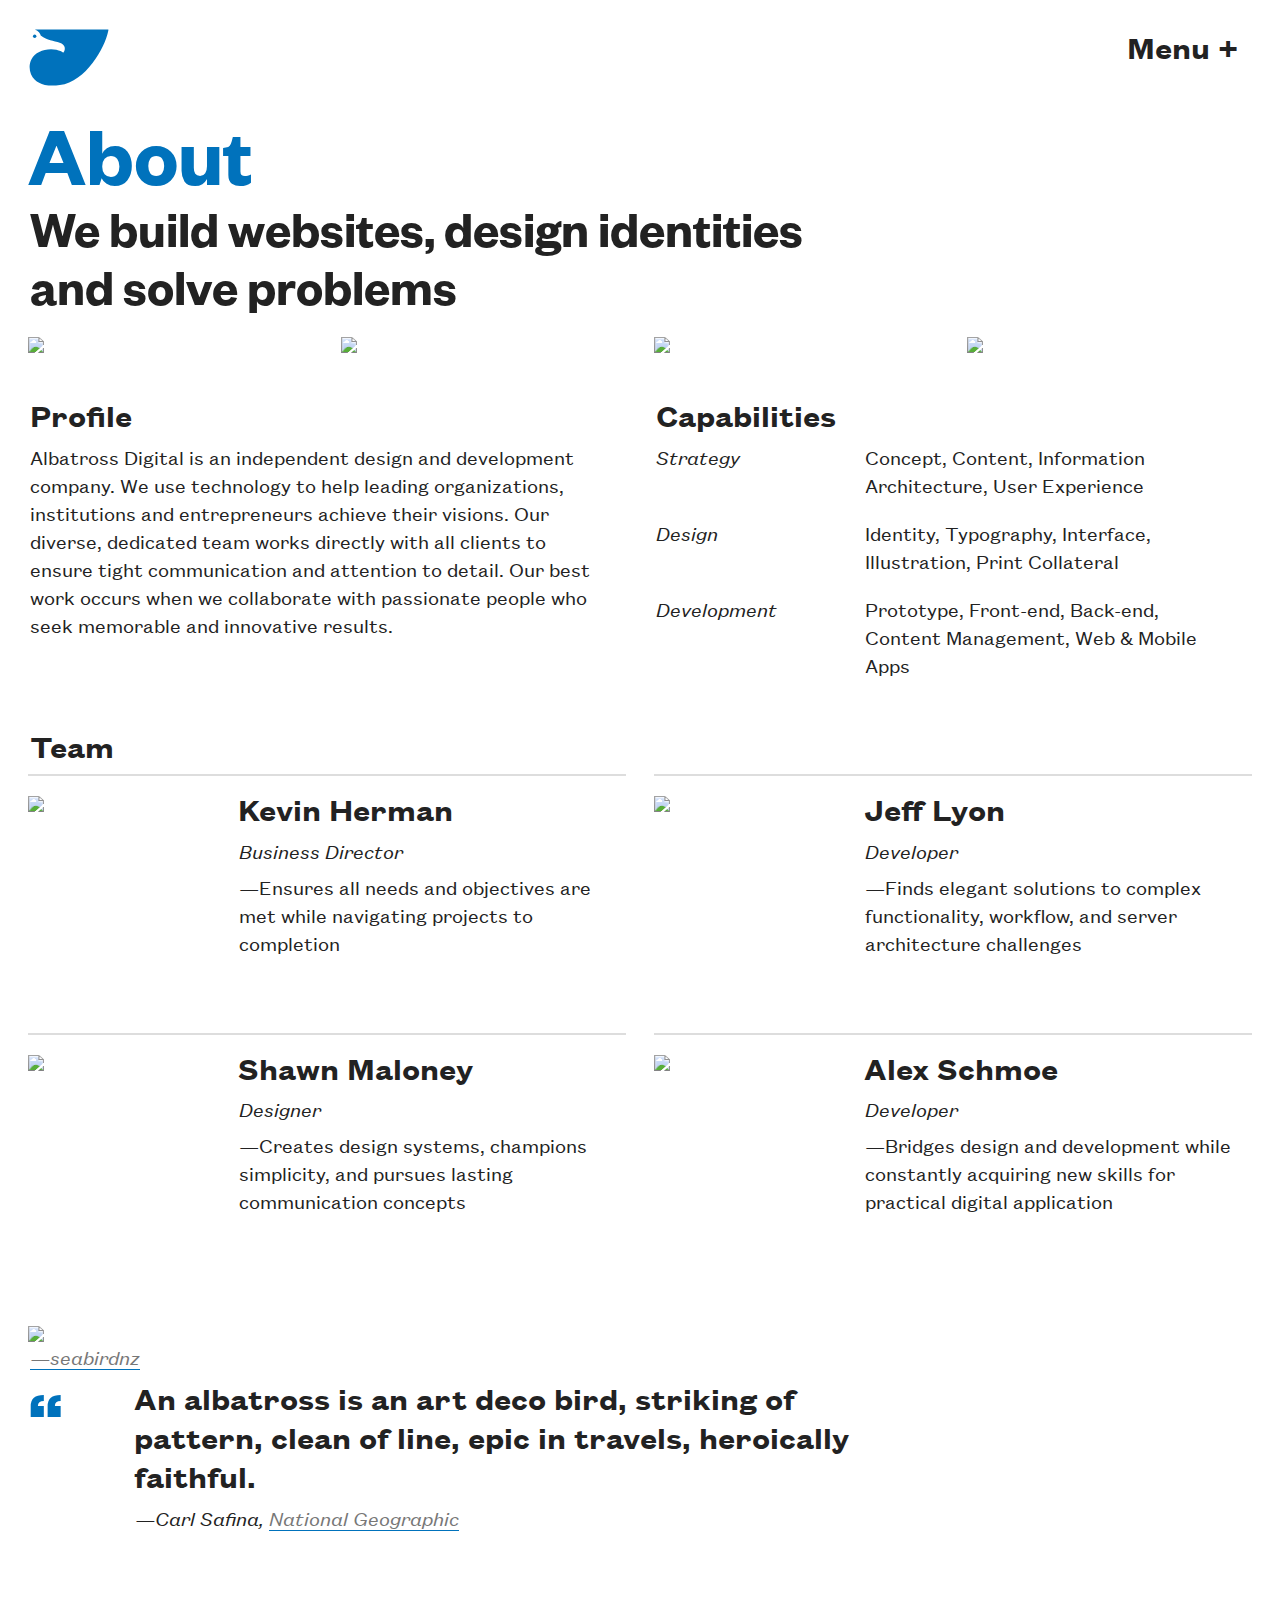
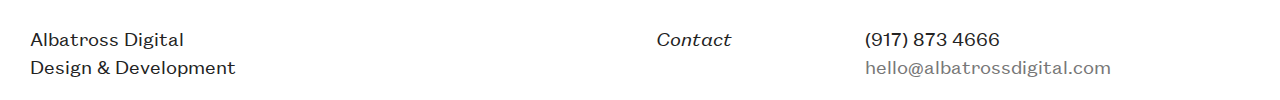
==== commit 9f9e5dd3: "adding menu" ====
--- a/app/about.html
+++ b/app/about.html
@@ -36,7 +36,7 @@
 
     <div class="row">
       <div class="columns large-12">
-        <h2>Design &amp; Development</h2>
+        <h2>We build websites, design identities and solve problems</h2>
       </div>
     </div>
 
@@ -74,8 +74,7 @@
 
         <div class="row">
           <div class="columns large-12 medium-padding">
-            <p>Albatross Digital is an independent design and development company. We build websites, design identities and solve problems for clients big and small. Since 2009 we have been helping organizations, institutions and entrepreneurs achieve their visions through design and technology. Our best work has come from collaborating with passionate clients who seek memorable and innovative solutions.</p>
-
+            <p>Albatross Digital is an independent design and development company. We use technology to help leading organizations, institutions and entrepreneurs achieve their visions. Our diverse, dedicated team works directly with all clients to ensure tight communication and attention to detail. Our best work occurs when we collaborate with passionate people who seek memorable and innovative results.</p>
           </div>
         </div>
 
@@ -168,7 +167,7 @@
                 <div class="columns medium-8 large-8">
                   <h3><a>Shawn Maloney</a></h3>
                   <h5>Designer</h5>
-                  <p>&mdash;Executes design systems, champions simplicity, and pursues lasting concepts that create affection</p>
+                  <p>&mdash;Creates design systems, champions simplicity, and pursues lasting communication concepts</p>
                 </div>
               </div>
             </div>
@@ -207,7 +206,7 @@
               </div>
               <div class="columns small-11 large-11">
                 <h3 class="quote"><a>An albatross is an art deco bird, striking of pattern, clean of line, epic in travels, heroically faithful.</a></h3>
-                <h5>&mdash;Carl Safina, National Geographic</h5>
+                <h5>&mdash;Carl Safina, <a>National Geographic</a></h5>
               </div>
             </div>
           </div>
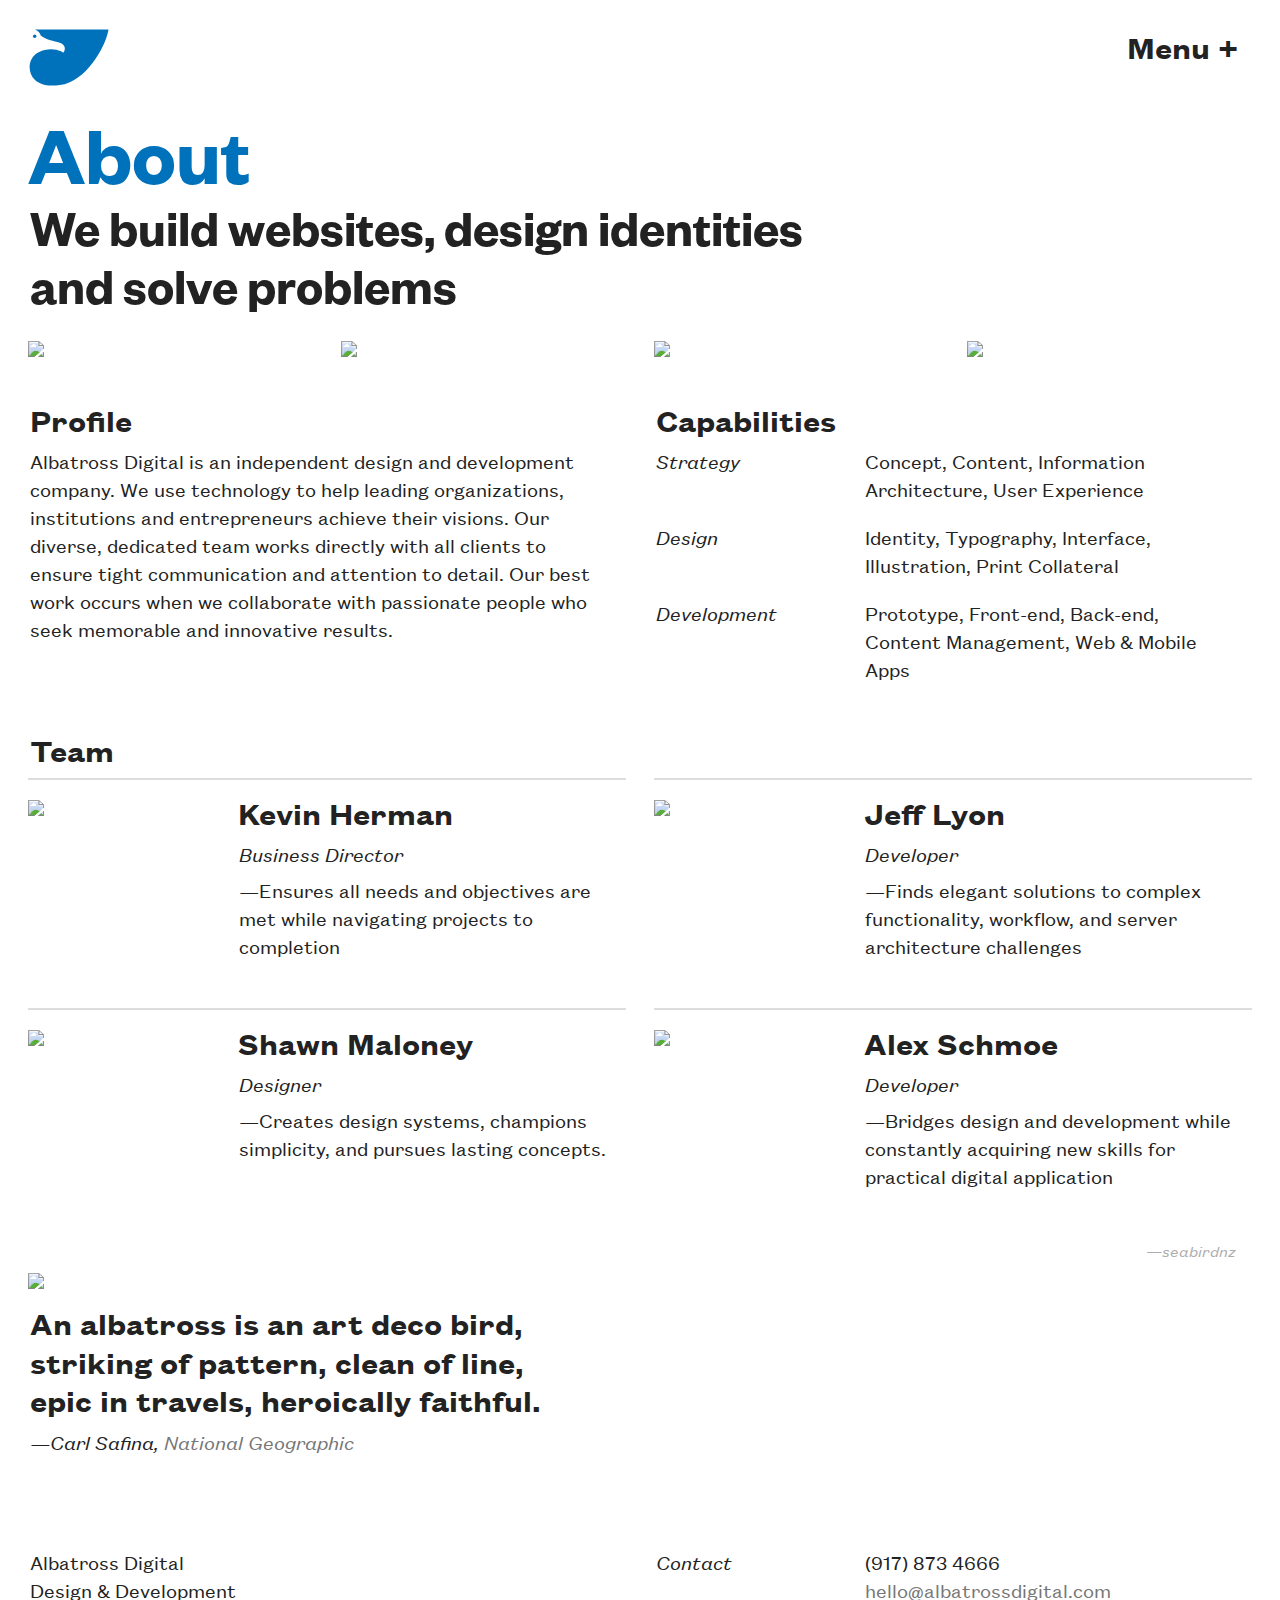
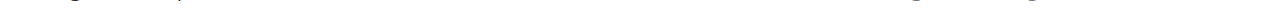
==== commit 0efeb89d: "updated home and  menu" ====
--- a/app/about.html
+++ b/app/about.html
@@ -167,7 +167,7 @@
                 <div class="columns medium-8 large-8">
                   <h3><a>Shawn Maloney</a></h3>
                   <h5>Designer</h5>
-                  <p>&mdash;Creates design systems, champions simplicity, and pursues lasting communication concepts</p>
+                  <p>&mdash;Creates design systems, champions simplicity, and pursues lasting concepts.</p>
                 </div>
               </div>
             </div>
@@ -201,10 +201,7 @@
           </div>
           <div class="columns large-12">
             <div class="row">
-              <div class="columns small-1 large-1">
-                <h1 class="quote-mark">&ldquo;</h1>
-              </div>
-              <div class="columns small-11 large-11">
+              <div class="columns large-12">
                 <h3 class="quote"><a>An albatross is an art deco bird, striking of pattern, clean of line, epic in travels, heroically faithful.</a></h3>
                 <h5>&mdash;Carl Safina, <a>National Geographic</a></h5>
               </div>
